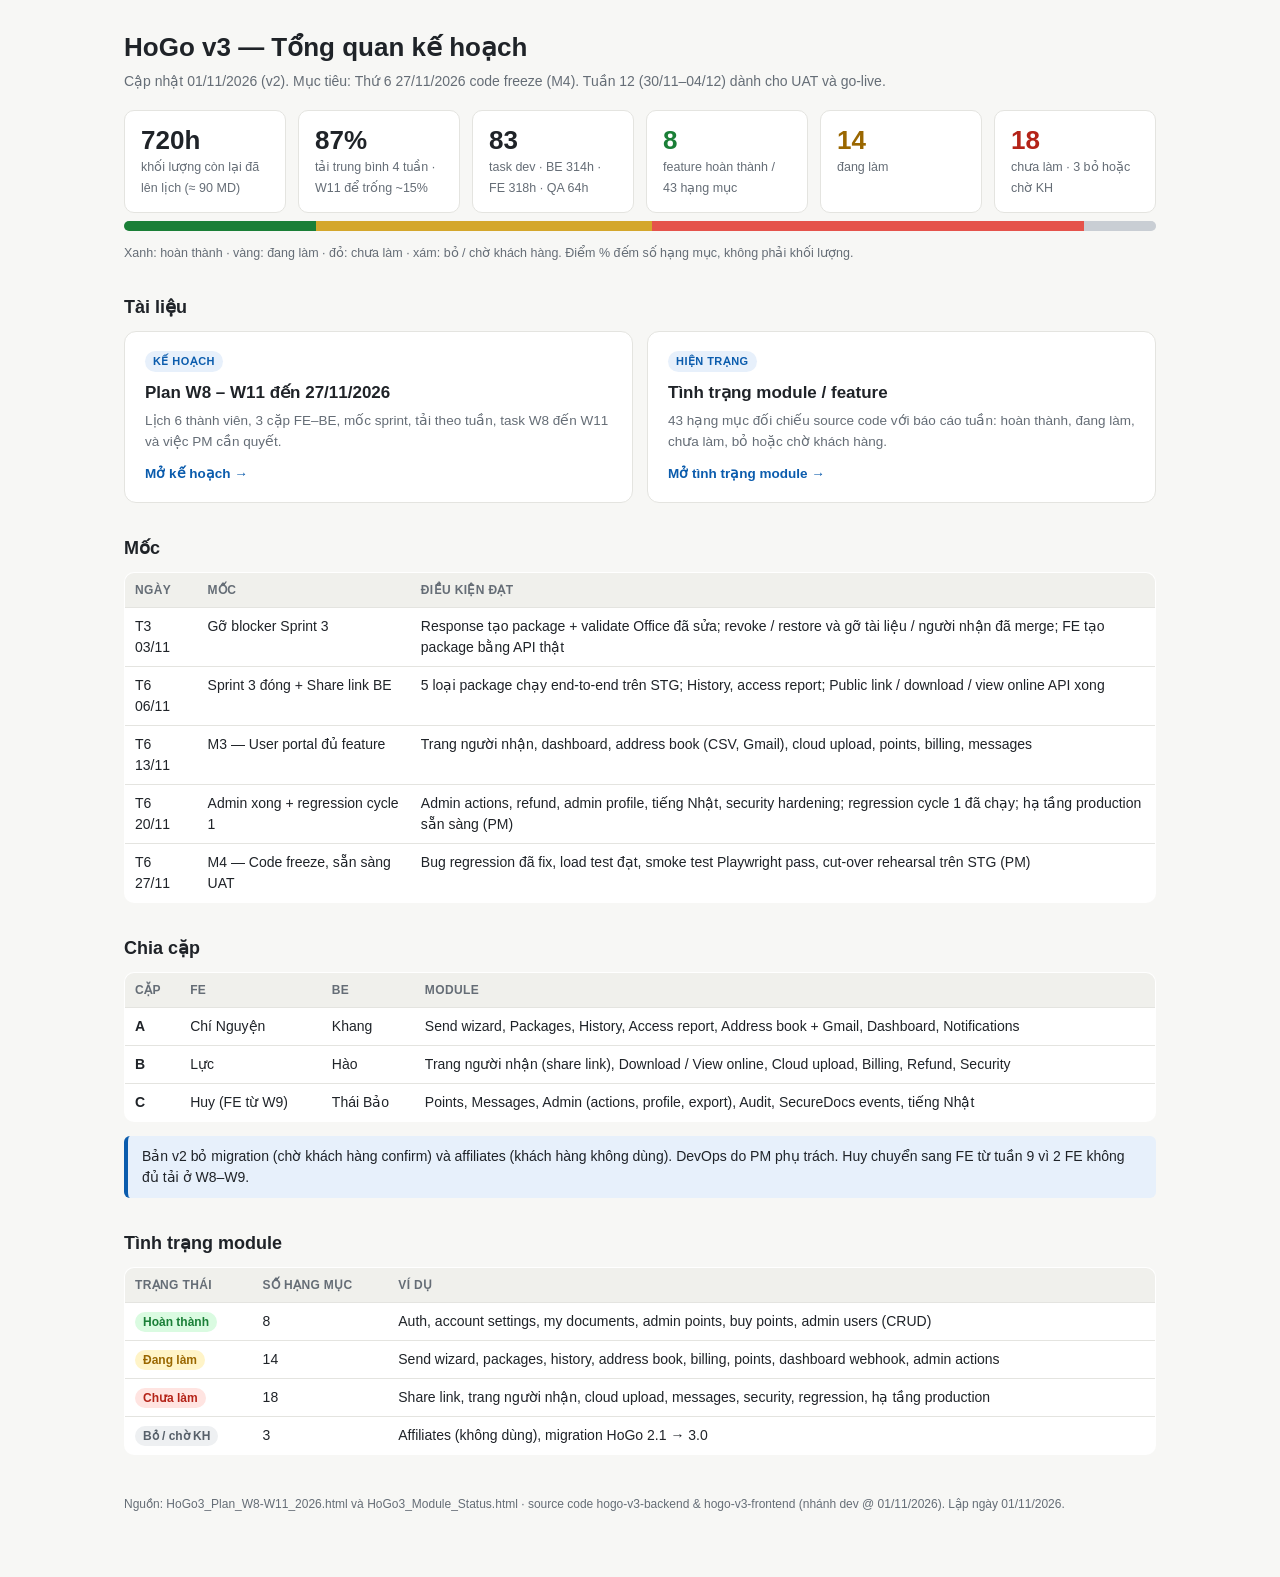
==== index.html @ c10b658b "Publish HoGo v3 plan overview for GitHub Pages. Add an index that links the W8–W11 plan and the modu" ====
<!DOCTYPE html>
<html lang="vi">
<head>
<meta charset="utf-8">
<meta name="viewport" content="width=device-width,initial-scale=1">
<title>HoGo v3 — Tổng quan kế hoạch</title>
<style>
:root{--bg:#f7f7f5;--card:#fff;--ink:#1f2328;--mute:#656d76;--line:#e4e4e0;
--done:#1a7f37;--done-bg:#dafbe1;--prog:#9a6700;--prog-bg:#fff4c8;--none:#b42318;--none-bg:#ffe4e1;--na:#8c959f;
--acc:#0b5cad;--acc-bg:#e7f0fb}
*{box-sizing:border-box}
body{margin:0;background:var(--bg);color:var(--ink);font:14px/1.5 -apple-system,BlinkMacSystemFont,"Segoe UI",Roboto,"Helvetica Neue",Arial,sans-serif}
.wrap{max-width:1080px;margin:0 auto;padding:28px 24px 64px}
h1{font-size:26px;margin:0 0 4px}
h2{font-size:18px;margin:32px 0 10px}
.sub{color:var(--mute);margin:0 0 18px}
.kpis{display:grid;grid-template-columns:repeat(auto-fit,minmax(150px,1fr));gap:12px;margin:16px 0 8px}
.kpi{background:var(--card);border:1px solid var(--line);border-radius:10px;padding:14px 16px}
.kpi b{display:block;font-size:26px;line-height:1.2}
.kpi span{color:var(--mute);font-size:12.5px}
.bar{height:10px;background:#ececea;border-radius:6px;overflow:hidden;display:flex;margin:8px 0 4px}
.bar i{display:block;height:100%}
.links{display:grid;grid-template-columns:1fr 1fr;gap:14px;margin:8px 0 4px}
.card{display:block;background:var(--card);border:1px solid var(--line);border-radius:12px;padding:18px 20px;text-decoration:none;color:inherit;transition:border-color .15s,box-shadow .15s}
.card:hover{border-color:var(--acc);box-shadow:0 4px 16px rgba(11,92,173,.08)}
.card .tag{display:inline-block;font-size:11px;font-weight:700;letter-spacing:.04em;text-transform:uppercase;color:var(--acc);background:var(--acc-bg);border-radius:999px;padding:2px 8px;margin-bottom:8px}
.card h3{margin:0 0 6px;font-size:17px}
.card p{margin:0;color:var(--mute);font-size:13.5px}
.card .go{display:inline-block;margin-top:12px;color:var(--acc);font-weight:600;font-size:13.5px}
table{width:100%;border-collapse:collapse;background:var(--card);border:1px solid var(--line);border-radius:10px;overflow:hidden}
th,td{padding:8px 10px;border-bottom:1px solid var(--line);text-align:left;vertical-align:top}
th{background:#f0f0ec;font-size:12px;text-transform:uppercase;letter-spacing:.03em;color:var(--mute)}
tr:last-child td{border-bottom:none}
.pill{display:inline-block;padding:1px 8px;border-radius:999px;font-size:12px;font-weight:600;white-space:nowrap}
.D{background:var(--done-bg);color:var(--done)}
.P{background:var(--prog-bg);color:var(--prog)}
.N{background:var(--none-bg);color:var(--none)}
.O{background:#eef0f2;color:#57606a}
.small{font-size:12.5px;color:var(--mute)}
.note{border-left:4px solid var(--acc);background:var(--acc-bg);padding:10px 14px;border-radius:6px;margin:14px 0}
footer{margin-top:40px;color:var(--mute);font-size:12px}
@media (max-width:720px){.links{grid-template-columns:1fr}}
</style>
</head>
<body>
<div class="wrap">
<h1>HoGo v3 — Tổng quan kế hoạch</h1>
<p class="sub">Cập nhật 01/11/2026 (v2). Mục tiêu: Thứ 6 27/11/2026 code freeze (M4). Tuần 12 (30/11–04/12) dành cho UAT và go-live.</p>

<div class="kpis">
<div class="kpi"><b>720h</b><span>khối lượng còn lại đã lên lịch (≈ 90 MD)</span></div>
<div class="kpi"><b>87%</b><span>tải trung bình 4 tuần · W11 để trống ~15%</span></div>
<div class="kpi"><b>83</b><span>task dev · BE 314h · FE 318h · QA 64h</span></div>
<div class="kpi"><b style="color:var(--done)">8</b><span>feature hoàn thành / 43 hạng mục</span></div>
<div class="kpi"><b style="color:var(--prog)">14</b><span>đang làm</span></div>
<div class="kpi"><b style="color:var(--none)">18</b><span>chưa làm · 3 bỏ hoặc chờ KH</span></div>
</div>
<div class="bar"><i style="width:18.6%;background:var(--done)"></i><i style="width:32.6%;background:#d4a72c"></i><i style="width:41.9%;background:#e5534b"></i><i style="width:7%;background:#c9ced4"></i></div>
<p class="small">Xanh: hoàn thành · vàng: đang làm · đỏ: chưa làm · xám: bỏ / chờ khách hàng. Điểm % đếm số hạng mục, không phải khối lượng.</p>

<h2>Tài liệu</h2>
<div class="links">
<a class="card" href="HoGo3_Plan_W8-W11_2026.html">
<span class="tag">Kế hoạch</span>
<h3>Plan W8 – W11 đến 27/11/2026</h3>
<p>Lịch 6 thành viên, 3 cặp FE–BE, mốc sprint, tải theo tuần, task W8 đến W11 và việc PM cần quyết.</p>
<span class="go">Mở kế hoạch →</span>
</a>
<a class="card" href="HoGo3_Module_Status.html">
<span class="tag">Hiện trạng</span>
<h3>Tình trạng module / feature</h3>
<p>43 hạng mục đối chiếu source code với báo cáo tuần: hoàn thành, đang làm, chưa làm, bỏ hoặc chờ khách hàng.</p>
<span class="go">Mở tình trạng module →</span>
</a>
</div>

<h2>Mốc</h2>
<table>
<thead><tr><th>Ngày</th><th>Mốc</th><th>Điều kiện đạt</th></tr></thead>
<tbody>
<tr><td>T3 03/11</td><td>Gỡ blocker Sprint 3</td><td>Response tạo package + validate Office đã sửa; revoke / restore và gỡ tài liệu / người nhận đã merge; FE tạo package bằng API thật</td></tr>
<tr><td>T6 06/11</td><td>Sprint 3 đóng + Share link BE</td><td>5 loại package chạy end-to-end trên STG; History, access report; Public link / download / view online API xong</td></tr>
<tr><td>T6 13/11</td><td>M3 — User portal đủ feature</td><td>Trang người nhận, dashboard, address book (CSV, Gmail), cloud upload, points, billing, messages</td></tr>
<tr><td>T6 20/11</td><td>Admin xong + regression cycle 1</td><td>Admin actions, refund, admin profile, tiếng Nhật, security hardening; regression cycle 1 đã chạy; hạ tầng production sẵn sàng (PM)</td></tr>
<tr><td>T6 27/11</td><td>M4 — Code freeze, sẵn sàng UAT</td><td>Bug regression đã fix, load test đạt, smoke test Playwright pass, cut-over rehearsal trên STG (PM)</td></tr>
</tbody>
</table>

<h2>Chia cặp</h2>
<table>
<thead><tr><th>Cặp</th><th>FE</th><th>BE</th><th>Module</th></tr></thead>
<tbody>
<tr><td><b>A</b></td><td>Chí Nguyện</td><td>Khang</td><td>Send wizard, Packages, History, Access report, Address book + Gmail, Dashboard, Notifications</td></tr>
<tr><td><b>B</b></td><td>Lực</td><td>Hào</td><td>Trang người nhận (share link), Download / View online, Cloud upload, Billing, Refund, Security</td></tr>
<tr><td><b>C</b></td><td>Huy (FE từ W9)</td><td>Thái Bảo</td><td>Points, Messages, Admin (actions, profile, export), Audit, SecureDocs events, tiếng Nhật</td></tr>
</tbody>
</table>
<div class="note">Bản v2 bỏ migration (chờ khách hàng confirm) và affiliates (khách hàng không dùng). DevOps do PM phụ trách. Huy chuyển sang FE từ tuần 9 vì 2 FE không đủ tải ở W8–W9.</div>

<h2>Tình trạng module</h2>
<table>
<thead><tr><th>Trạng thái</th><th>Số hạng mục</th><th>Ví dụ</th></tr></thead>
<tbody>
<tr><td><span class="pill D">Hoàn thành</span></td><td>8</td><td>Auth, account settings, my documents, admin points, buy points, admin users (CRUD)</td></tr>
<tr><td><span class="pill P">Đang làm</span></td><td>14</td><td>Send wizard, packages, history, address book, billing, points, dashboard webhook, admin actions</td></tr>
<tr><td><span class="pill N">Chưa làm</span></td><td>18</td><td>Share link, trang người nhận, cloud upload, messages, security, regression, hạ tầng production</td></tr>
<tr><td><span class="pill O">Bỏ / chờ KH</span></td><td>3</td><td>Affiliates (không dùng), migration HoGo 2.1 → 3.0</td></tr>
</tbody>
</table>

<footer>Nguồn: HoGo3_Plan_W8-W11_2026.html và HoGo3_Module_Status.html · source code hogo-v3-backend &amp; hogo-v3-frontend (nhánh dev @ 01/11/2026). Lập ngày 01/11/2026.</footer>
</div>
</body>
</html>
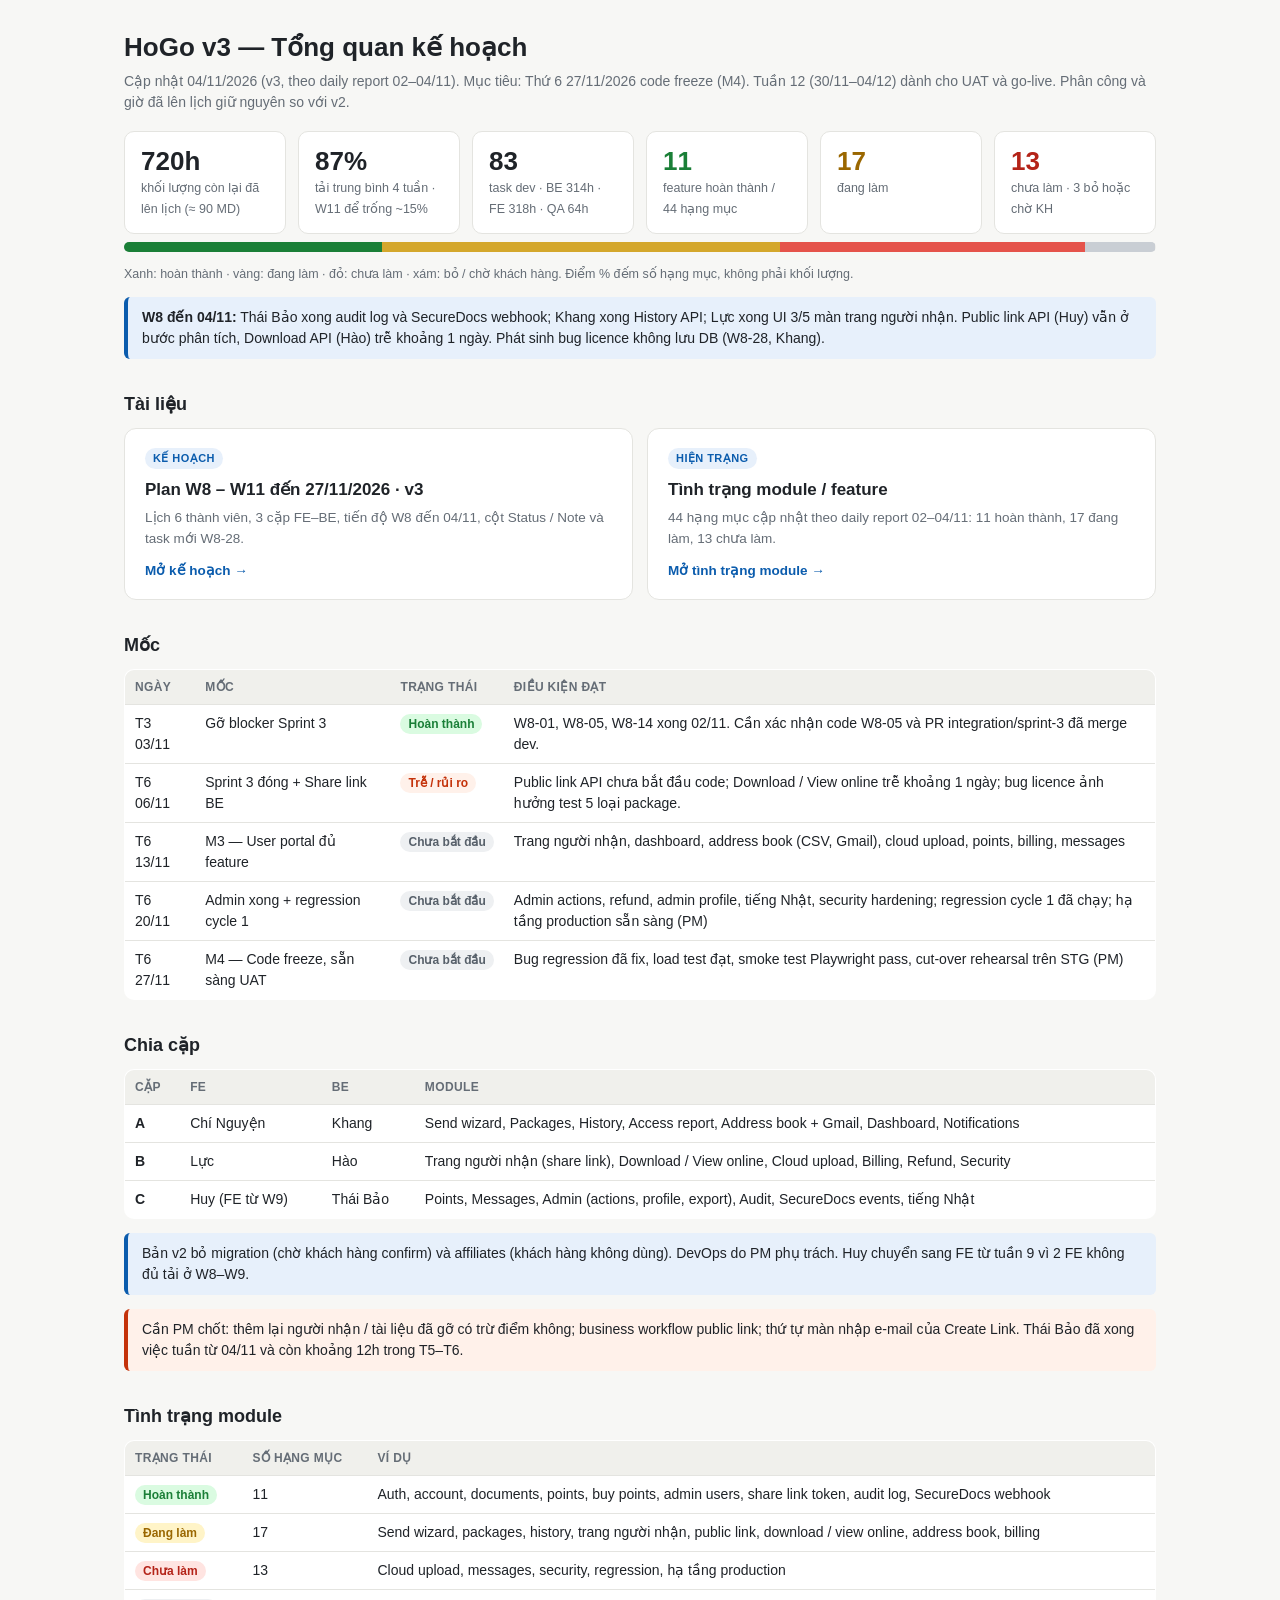
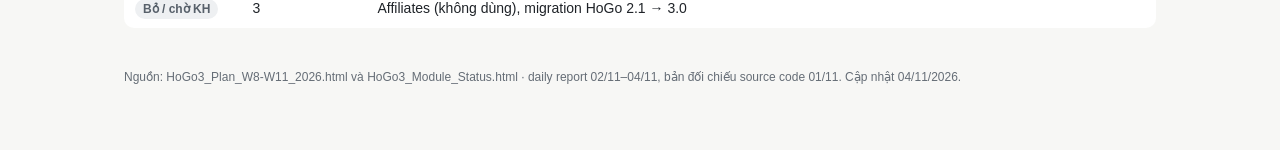
==== commit da26b8cf: "Update the W8–W11 plan and module status to the 4 Nov report. Refresh the overview so the published " ====
--- a/index.html
+++ b/index.html
@@ -36,8 +36,10 @@
 .P{background:var(--prog-bg);color:var(--prog)}
 .N{background:var(--none-bg);color:var(--none)}
 .O{background:#eef0f2;color:#57606a}
+.L{background:#fff1ea;color:#c4320a}
 .small{font-size:12.5px;color:var(--mute)}
 .note{border-left:4px solid var(--acc);background:var(--acc-bg);padding:10px 14px;border-radius:6px;margin:14px 0}
+.warn{border-left-color:#c4320a;background:#fff1ea}
 footer{margin-top:40px;color:var(--mute);font-size:12px}
 @media (max-width:720px){.links{grid-template-columns:1fr}}
 </style>
@@ -45,44 +47,45 @@
 <body>
 <div class="wrap">
 <h1>HoGo v3 — Tổng quan kế hoạch</h1>
-<p class="sub">Cập nhật 01/11/2026 (v2). Mục tiêu: Thứ 6 27/11/2026 code freeze (M4). Tuần 12 (30/11–04/12) dành cho UAT và go-live.</p>
+<p class="sub">Cập nhật 04/11/2026 (v3, theo daily report 02–04/11). Mục tiêu: Thứ 6 27/11/2026 code freeze (M4). Tuần 12 (30/11–04/12) dành cho UAT và go-live. Phân công và giờ đã lên lịch giữ nguyên so với v2.</p>
 
 <div class="kpis">
 <div class="kpi"><b>720h</b><span>khối lượng còn lại đã lên lịch (≈ 90 MD)</span></div>
 <div class="kpi"><b>87%</b><span>tải trung bình 4 tuần · W11 để trống ~15%</span></div>
 <div class="kpi"><b>83</b><span>task dev · BE 314h · FE 318h · QA 64h</span></div>
-<div class="kpi"><b style="color:var(--done)">8</b><span>feature hoàn thành / 43 hạng mục</span></div>
-<div class="kpi"><b style="color:var(--prog)">14</b><span>đang làm</span></div>
-<div class="kpi"><b style="color:var(--none)">18</b><span>chưa làm · 3 bỏ hoặc chờ KH</span></div>
+<div class="kpi"><b style="color:var(--done)">11</b><span>feature hoàn thành / 44 hạng mục</span></div>
+<div class="kpi"><b style="color:var(--prog)">17</b><span>đang làm</span></div>
+<div class="kpi"><b style="color:var(--none)">13</b><span>chưa làm · 3 bỏ hoặc chờ KH</span></div>
 </div>
-<div class="bar"><i style="width:18.6%;background:var(--done)"></i><i style="width:32.6%;background:#d4a72c"></i><i style="width:41.9%;background:#e5534b"></i><i style="width:7%;background:#c9ced4"></i></div>
+<div class="bar"><i style="width:25%;background:var(--done)"></i><i style="width:38.6%;background:#d4a72c"></i><i style="width:29.5%;background:#e5534b"></i><i style="width:6.8%;background:#c9ced4"></i></div>
 <p class="small">Xanh: hoàn thành · vàng: đang làm · đỏ: chưa làm · xám: bỏ / chờ khách hàng. Điểm % đếm số hạng mục, không phải khối lượng.</p>
+<div class="note"><b>W8 đến 04/11:</b> Thái Bảo xong audit log và SecureDocs webhook; Khang xong History API; Lực xong UI 3/5 màn trang người nhận. Public link API (Huy) vẫn ở bước phân tích, Download API (Hào) trễ khoảng 1 ngày. Phát sinh bug licence không lưu DB (W8-28, Khang).</div>
 
 <h2>Tài liệu</h2>
 <div class="links">
 <a class="card" href="HoGo3_Plan_W8-W11_2026.html">
 <span class="tag">Kế hoạch</span>
-<h3>Plan W8 – W11 đến 27/11/2026</h3>
-<p>Lịch 6 thành viên, 3 cặp FE–BE, mốc sprint, tải theo tuần, task W8 đến W11 và việc PM cần quyết.</p>
+<h3>Plan W8 – W11 đến 27/11/2026 · v3</h3>
+<p>Lịch 6 thành viên, 3 cặp FE–BE, tiến độ W8 đến 04/11, cột Status / Note và task mới W8-28.</p>
 <span class="go">Mở kế hoạch →</span>
 </a>
 <a class="card" href="HoGo3_Module_Status.html">
 <span class="tag">Hiện trạng</span>
 <h3>Tình trạng module / feature</h3>
-<p>43 hạng mục đối chiếu source code với báo cáo tuần: hoàn thành, đang làm, chưa làm, bỏ hoặc chờ khách hàng.</p>
+<p>44 hạng mục cập nhật theo daily report 02–04/11: 11 hoàn thành, 17 đang làm, 13 chưa làm.</p>
 <span class="go">Mở tình trạng module →</span>
 </a>
 </div>
 
 <h2>Mốc</h2>
 <table>
-<thead><tr><th>Ngày</th><th>Mốc</th><th>Điều kiện đạt</th></tr></thead>
+<thead><tr><th>Ngày</th><th>Mốc</th><th>Trạng thái</th><th>Điều kiện đạt</th></tr></thead>
 <tbody>
-<tr><td>T3 03/11</td><td>Gỡ blocker Sprint 3</td><td>Response tạo package + validate Office đã sửa; revoke / restore và gỡ tài liệu / người nhận đã merge; FE tạo package bằng API thật</td></tr>
-<tr><td>T6 06/11</td><td>Sprint 3 đóng + Share link BE</td><td>5 loại package chạy end-to-end trên STG; History, access report; Public link / download / view online API xong</td></tr>
-<tr><td>T6 13/11</td><td>M3 — User portal đủ feature</td><td>Trang người nhận, dashboard, address book (CSV, Gmail), cloud upload, points, billing, messages</td></tr>
-<tr><td>T6 20/11</td><td>Admin xong + regression cycle 1</td><td>Admin actions, refund, admin profile, tiếng Nhật, security hardening; regression cycle 1 đã chạy; hạ tầng production sẵn sàng (PM)</td></tr>
-<tr><td>T6 27/11</td><td>M4 — Code freeze, sẵn sàng UAT</td><td>Bug regression đã fix, load test đạt, smoke test Playwright pass, cut-over rehearsal trên STG (PM)</td></tr>
+<tr><td>T3 03/11</td><td>Gỡ blocker Sprint 3</td><td><span class="pill D">Hoàn thành</span></td><td>W8-01, W8-05, W8-14 xong 02/11. Cần xác nhận code W8-05 và PR integration/sprint-3 đã merge dev.</td></tr>
+<tr><td>T6 06/11</td><td>Sprint 3 đóng + Share link BE</td><td><span class="pill L">Trễ / rủi ro</span></td><td>Public link API chưa bắt đầu code; Download / View online trễ khoảng 1 ngày; bug licence ảnh hưởng test 5 loại package.</td></tr>
+<tr><td>T6 13/11</td><td>M3 — User portal đủ feature</td><td><span class="pill O">Chưa bắt đầu</span></td><td>Trang người nhận, dashboard, address book (CSV, Gmail), cloud upload, points, billing, messages</td></tr>
+<tr><td>T6 20/11</td><td>Admin xong + regression cycle 1</td><td><span class="pill O">Chưa bắt đầu</span></td><td>Admin actions, refund, admin profile, tiếng Nhật, security hardening; regression cycle 1 đã chạy; hạ tầng production sẵn sàng (PM)</td></tr>
+<tr><td>T6 27/11</td><td>M4 — Code freeze, sẵn sàng UAT</td><td><span class="pill O">Chưa bắt đầu</span></td><td>Bug regression đã fix, load test đạt, smoke test Playwright pass, cut-over rehearsal trên STG (PM)</td></tr>
 </tbody>
 </table>
 
@@ -96,19 +99,20 @@
 </tbody>
 </table>
 <div class="note">Bản v2 bỏ migration (chờ khách hàng confirm) và affiliates (khách hàng không dùng). DevOps do PM phụ trách. Huy chuyển sang FE từ tuần 9 vì 2 FE không đủ tải ở W8–W9.</div>
+<div class="note warn">Cần PM chốt: thêm lại người nhận / tài liệu đã gỡ có trừ điểm không; business workflow public link; thứ tự màn nhập e-mail của Create Link. Thái Bảo đã xong việc tuần từ 04/11 và còn khoảng 12h trong T5–T6.</div>
 
 <h2>Tình trạng module</h2>
 <table>
 <thead><tr><th>Trạng thái</th><th>Số hạng mục</th><th>Ví dụ</th></tr></thead>
 <tbody>
-<tr><td><span class="pill D">Hoàn thành</span></td><td>8</td><td>Auth, account settings, my documents, admin points, buy points, admin users (CRUD)</td></tr>
-<tr><td><span class="pill P">Đang làm</span></td><td>14</td><td>Send wizard, packages, history, address book, billing, points, dashboard webhook, admin actions</td></tr>
-<tr><td><span class="pill N">Chưa làm</span></td><td>18</td><td>Share link, trang người nhận, cloud upload, messages, security, regression, hạ tầng production</td></tr>
+<tr><td><span class="pill D">Hoàn thành</span></td><td>11</td><td>Auth, account, documents, points, buy points, admin users, share link token, audit log, SecureDocs webhook</td></tr>
+<tr><td><span class="pill P">Đang làm</span></td><td>17</td><td>Send wizard, packages, history, trang người nhận, public link, download / view online, address book, billing</td></tr>
+<tr><td><span class="pill N">Chưa làm</span></td><td>13</td><td>Cloud upload, messages, security, regression, hạ tầng production</td></tr>
 <tr><td><span class="pill O">Bỏ / chờ KH</span></td><td>3</td><td>Affiliates (không dùng), migration HoGo 2.1 → 3.0</td></tr>
 </tbody>
 </table>
 
-<footer>Nguồn: HoGo3_Plan_W8-W11_2026.html và HoGo3_Module_Status.html · source code hogo-v3-backend &amp; hogo-v3-frontend (nhánh dev @ 01/11/2026). Lập ngày 01/11/2026.</footer>
+<footer>Nguồn: HoGo3_Plan_W8-W11_2026.html và HoGo3_Module_Status.html · daily report 02/11–04/11, bản đối chiếu source code 01/11. Cập nhật 04/11/2026.</footer>
 </div>
 </body>
 </html>
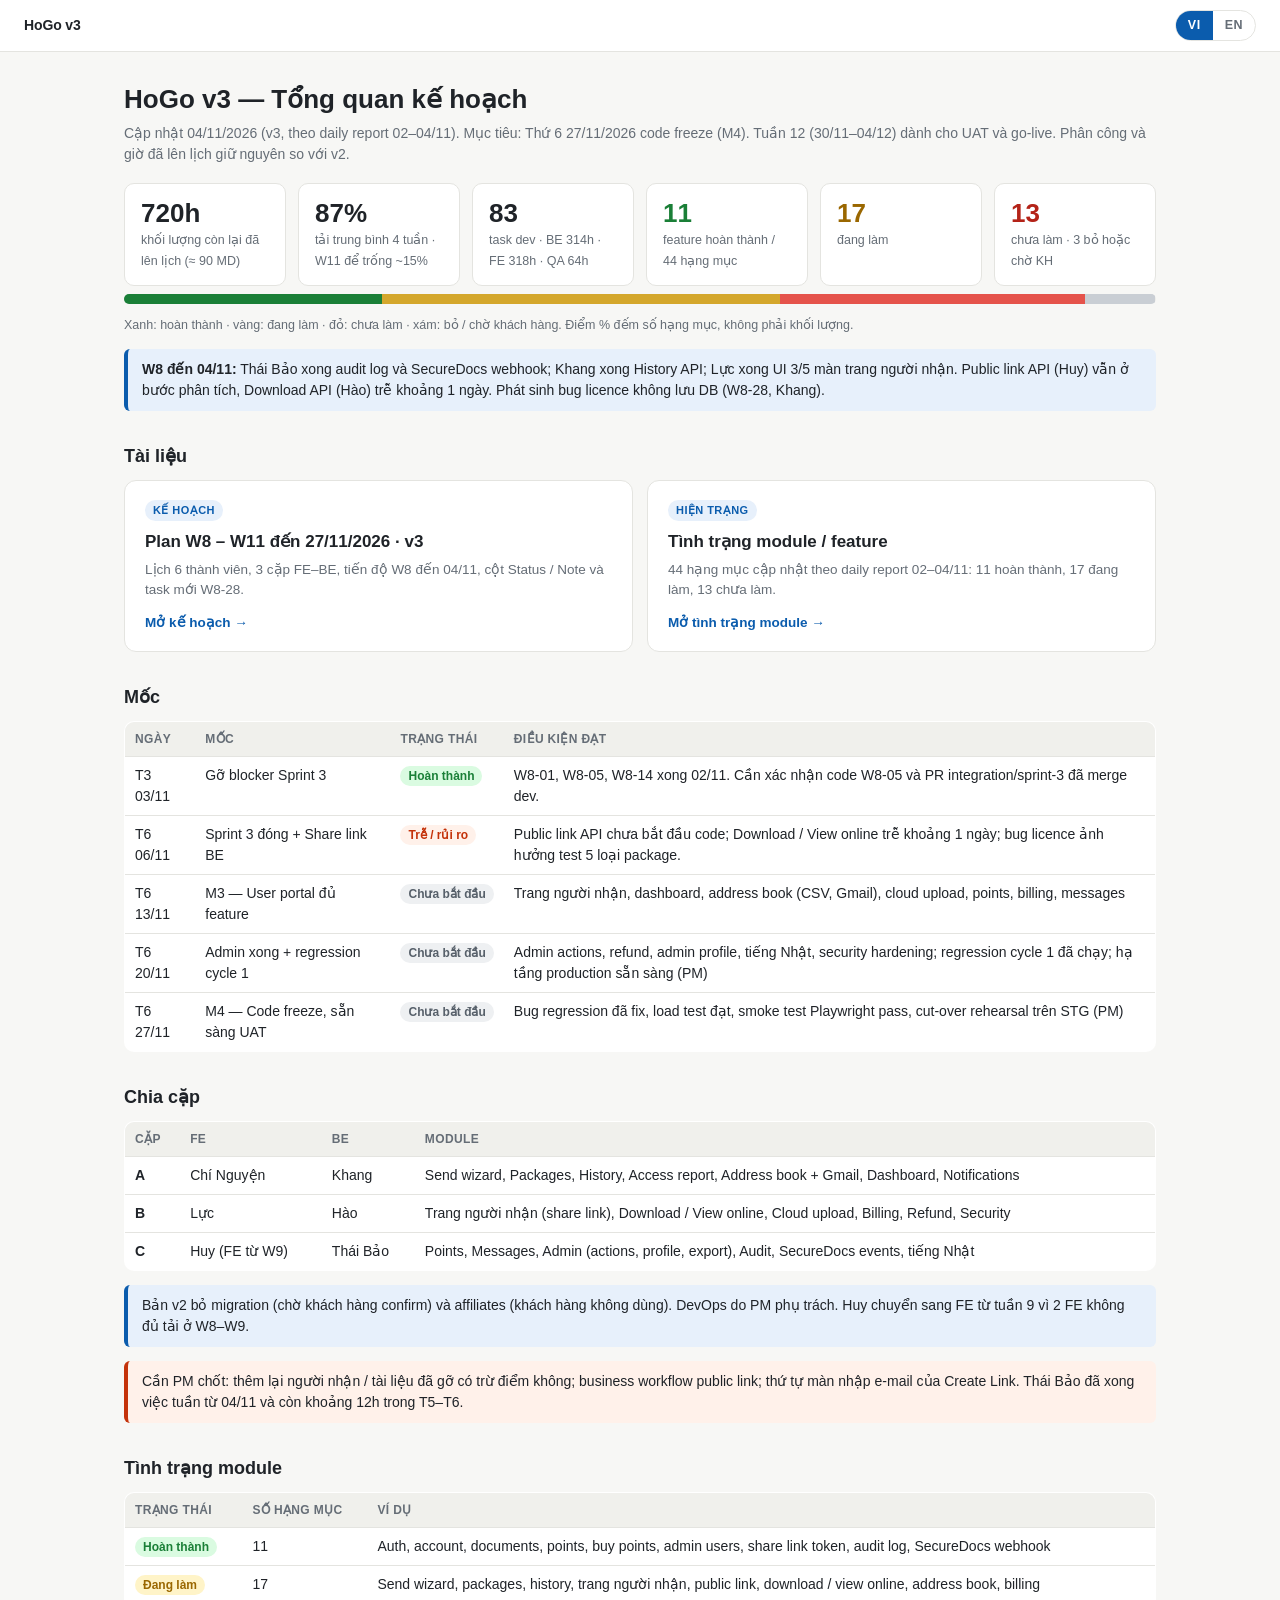
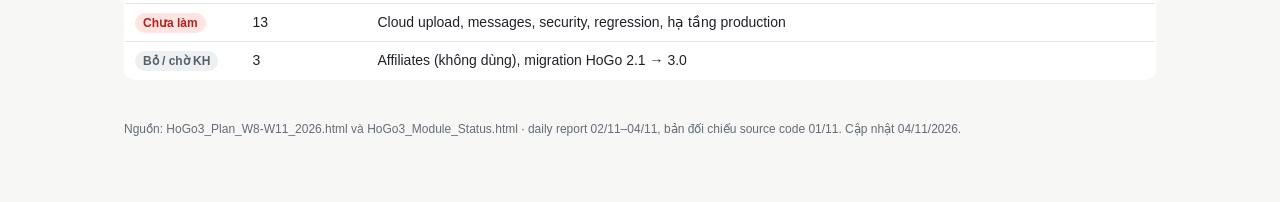
==== commit 887ff4dc: "update language" ====
--- a/index.html
+++ b/index.html
@@ -4,6 +4,7 @@
 <meta charset="utf-8">
 <meta name="viewport" content="width=device-width,initial-scale=1">
 <title>HoGo v3 — Tổng quan kế hoạch</title>
+<link rel="stylesheet" href="site.css">
 <style>
 :root{--bg:#f7f7f5;--card:#fff;--ink:#1f2328;--mute:#656d76;--line:#e4e4e0;
 --done:#1a7f37;--done-bg:#dafbe1;--prog:#9a6700;--prog-bg:#fff4c8;--none:#b42318;--none-bg:#ffe4e1;--na:#8c959f;
@@ -114,5 +115,7 @@
 
 <footer>Nguồn: HoGo3_Plan_W8-W11_2026.html và HoGo3_Module_Status.html · daily report 02/11–04/11, bản đối chiếu source code 01/11. Cập nhật 04/11/2026.</footer>
 </div>
+<script src="i18n-en.js"></script>
+<script src="site.js"></script>
 </body>
 </html>
--- a/site.css
+++ b/site.css
@@ -0,0 +1,10 @@
+.site-nav{position:sticky;top:0;z-index:30;background:rgba(255,255,255,.96);border-bottom:1px solid var(--line,#e4e4e0);backdrop-filter:saturate(1.2) blur(8px)}
+.site-nav-inner{max-width:1440px;margin:0 auto;padding:10px 24px;display:flex;align-items:center;gap:14px}
+.site-nav .back{color:var(--acc,#0b5cad);font-weight:650;text-decoration:none;white-space:nowrap}
+.site-nav .back:hover{text-decoration:underline}
+.site-nav .brand{color:var(--ink,#1f2328);font-weight:700;text-decoration:none;letter-spacing:-.01em}
+.lang-switch{margin-left:auto;display:inline-flex;border:1px solid var(--line,#e4e4e0);border-radius:999px;overflow:hidden;background:#fff}
+.lang-switch button{border:0;background:transparent;padding:5px 12px;font:inherit;font-size:12.5px;font-weight:700;letter-spacing:.04em;color:var(--mute,#656d76);cursor:pointer}
+.lang-switch button.on{background:var(--acc,#0b5cad);color:#fff}
+.lang-switch button:focus-visible{outline:2px solid var(--acc,#0b5cad);outline-offset:-2px}
+@media print{.site-nav{display:none}}
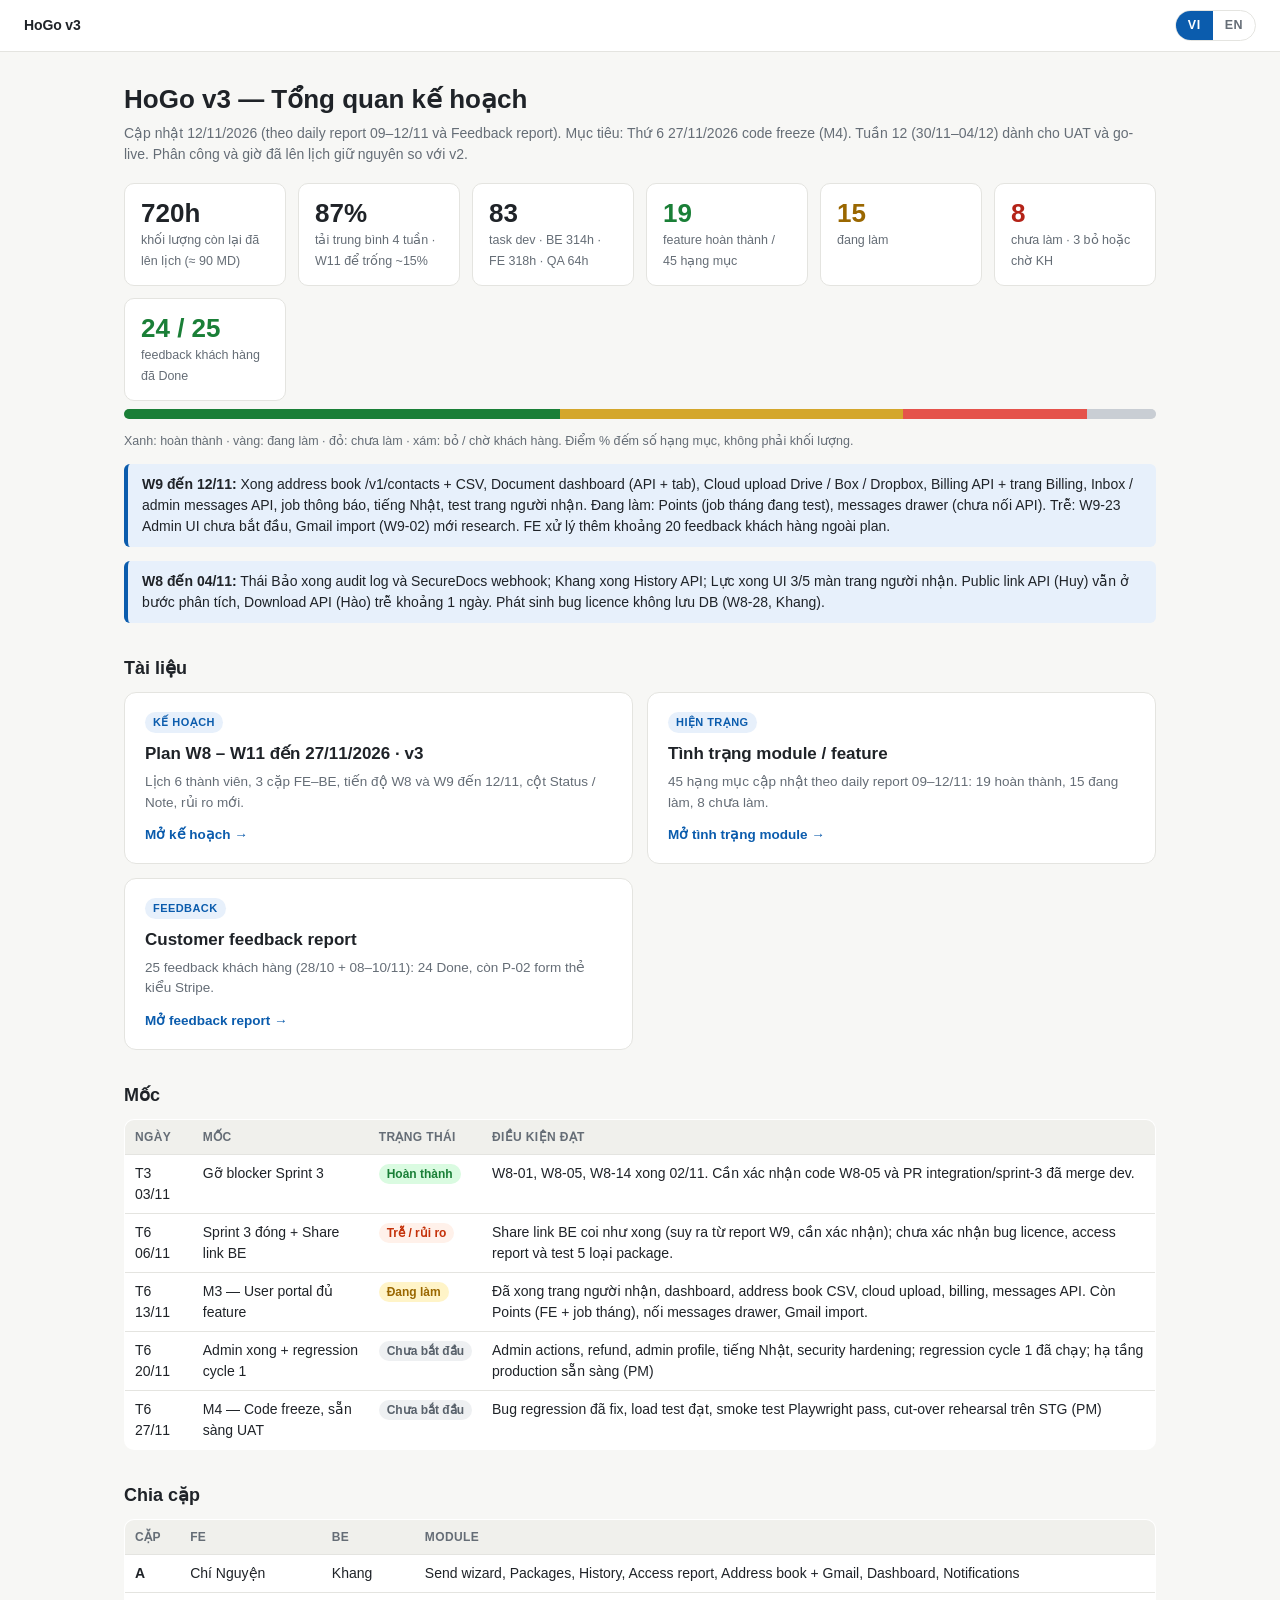
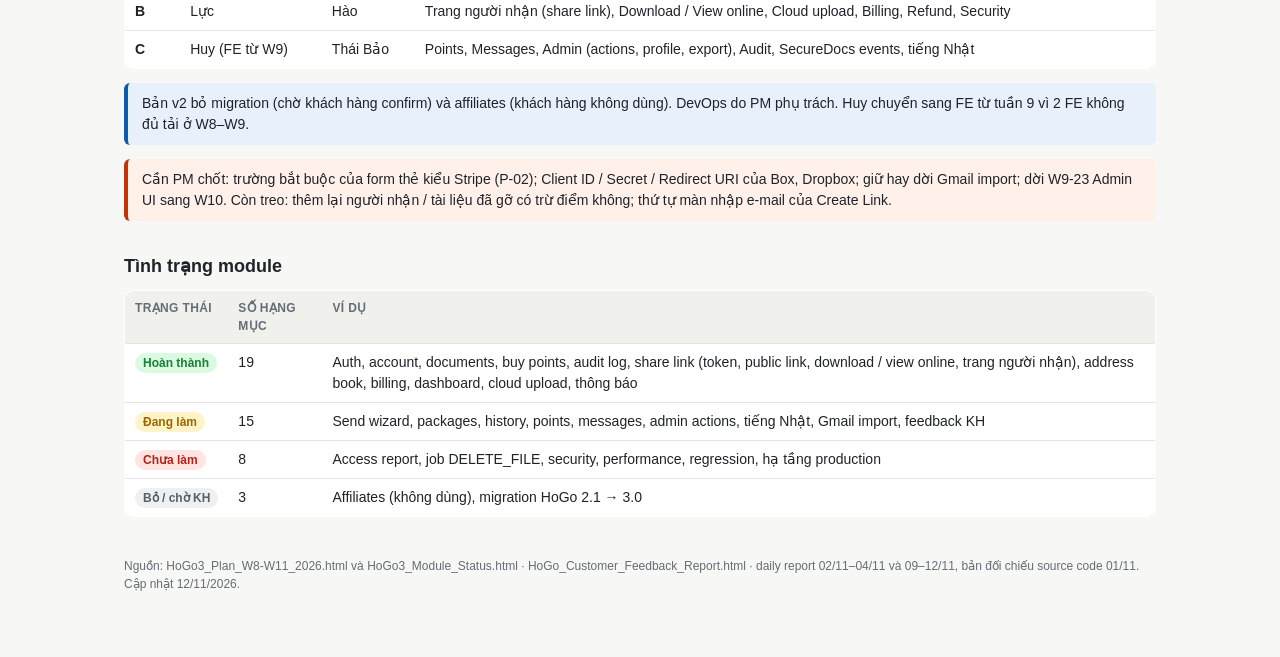
==== commit 515c09c1: "update task list" ====
--- a/index.html
+++ b/index.html
@@ -48,18 +48,20 @@
 <body>
 <div class="wrap">
 <h1>HoGo v3 — Tổng quan kế hoạch</h1>
-<p class="sub">Cập nhật 04/11/2026 (v3, theo daily report 02–04/11). Mục tiêu: Thứ 6 27/11/2026 code freeze (M4). Tuần 12 (30/11–04/12) dành cho UAT và go-live. Phân công và giờ đã lên lịch giữ nguyên so với v2.</p>
+<p class="sub">Cập nhật 12/11/2026 (theo daily report 09–12/11 và Feedback report). Mục tiêu: Thứ 6 27/11/2026 code freeze (M4). Tuần 12 (30/11–04/12) dành cho UAT và go-live. Phân công và giờ đã lên lịch giữ nguyên so với v2.</p>
 
 <div class="kpis">
 <div class="kpi"><b>720h</b><span>khối lượng còn lại đã lên lịch (≈ 90 MD)</span></div>
 <div class="kpi"><b>87%</b><span>tải trung bình 4 tuần · W11 để trống ~15%</span></div>
 <div class="kpi"><b>83</b><span>task dev · BE 314h · FE 318h · QA 64h</span></div>
-<div class="kpi"><b style="color:var(--done)">11</b><span>feature hoàn thành / 44 hạng mục</span></div>
-<div class="kpi"><b style="color:var(--prog)">17</b><span>đang làm</span></div>
-<div class="kpi"><b style="color:var(--none)">13</b><span>chưa làm · 3 bỏ hoặc chờ KH</span></div>
+<div class="kpi"><b style="color:var(--done)">19</b><span>feature hoàn thành / 45 hạng mục</span></div>
+<div class="kpi"><b style="color:var(--prog)">15</b><span>đang làm</span></div>
+<div class="kpi"><b style="color:var(--none)">8</b><span>chưa làm · 3 bỏ hoặc chờ KH</span></div>
+<div class="kpi"><b style="color:var(--done)">24 / 25</b><span>feedback khách hàng đã Done</span></div>
 </div>
-<div class="bar"><i style="width:25%;background:var(--done)"></i><i style="width:38.6%;background:#d4a72c"></i><i style="width:29.5%;background:#e5534b"></i><i style="width:6.8%;background:#c9ced4"></i></div>
+<div class="bar"><i style="width:42.2%;background:var(--done)"></i><i style="width:33.3%;background:#d4a72c"></i><i style="width:17.8%;background:#e5534b"></i><i style="width:6.7%;background:#c9ced4"></i></div>
 <p class="small">Xanh: hoàn thành · vàng: đang làm · đỏ: chưa làm · xám: bỏ / chờ khách hàng. Điểm % đếm số hạng mục, không phải khối lượng.</p>
+<div class="note"><b>W9 đến 12/11:</b> Xong address book /v1/contacts + CSV, Document dashboard (API + tab), Cloud upload Drive / Box / Dropbox, Billing API + trang Billing, Inbox / admin messages API, job thông báo, tiếng Nhật, test trang người nhận. Đang làm: Points (job tháng đang test), messages drawer (chưa nối API). Trễ: W9-23 Admin UI chưa bắt đầu, Gmail import (W9-02) mới research. FE xử lý thêm khoảng 20 feedback khách hàng ngoài plan.</div>
 <div class="note"><b>W8 đến 04/11:</b> Thái Bảo xong audit log và SecureDocs webhook; Khang xong History API; Lực xong UI 3/5 màn trang người nhận. Public link API (Huy) vẫn ở bước phân tích, Download API (Hào) trễ khoảng 1 ngày. Phát sinh bug licence không lưu DB (W8-28, Khang).</div>
 
 <h2>Tài liệu</h2>
@@ -67,14 +69,20 @@
 <a class="card" href="HoGo3_Plan_W8-W11_2026.html">
 <span class="tag">Kế hoạch</span>
 <h3>Plan W8 – W11 đến 27/11/2026 · v3</h3>
-<p>Lịch 6 thành viên, 3 cặp FE–BE, tiến độ W8 đến 04/11, cột Status / Note và task mới W8-28.</p>
+<p>Lịch 6 thành viên, 3 cặp FE–BE, tiến độ W8 và W9 đến 12/11, cột Status / Note, rủi ro mới.</p>
 <span class="go">Mở kế hoạch →</span>
 </a>
 <a class="card" href="HoGo3_Module_Status.html">
 <span class="tag">Hiện trạng</span>
 <h3>Tình trạng module / feature</h3>
-<p>44 hạng mục cập nhật theo daily report 02–04/11: 11 hoàn thành, 17 đang làm, 13 chưa làm.</p>
+<p>45 hạng mục cập nhật theo daily report 09–12/11: 19 hoàn thành, 15 đang làm, 8 chưa làm.</p>
 <span class="go">Mở tình trạng module →</span>
+</a>
+<a class="card" href="HoGo_Customer_Feedback_Report.html">
+<span class="tag">Feedback</span>
+<h3>Customer feedback report</h3>
+<p>25 feedback khách hàng (28/10 + 08–10/11): 24 Done, còn P-02 form thẻ kiểu Stripe.</p>
+<span class="go">Mở feedback report →</span>
 </a>
 </div>
 
@@ -83,8 +91,8 @@
 <thead><tr><th>Ngày</th><th>Mốc</th><th>Trạng thái</th><th>Điều kiện đạt</th></tr></thead>
 <tbody>
 <tr><td>T3 03/11</td><td>Gỡ blocker Sprint 3</td><td><span class="pill D">Hoàn thành</span></td><td>W8-01, W8-05, W8-14 xong 02/11. Cần xác nhận code W8-05 và PR integration/sprint-3 đã merge dev.</td></tr>
-<tr><td>T6 06/11</td><td>Sprint 3 đóng + Share link BE</td><td><span class="pill L">Trễ / rủi ro</span></td><td>Public link API chưa bắt đầu code; Download / View online trễ khoảng 1 ngày; bug licence ảnh hưởng test 5 loại package.</td></tr>
-<tr><td>T6 13/11</td><td>M3 — User portal đủ feature</td><td><span class="pill O">Chưa bắt đầu</span></td><td>Trang người nhận, dashboard, address book (CSV, Gmail), cloud upload, points, billing, messages</td></tr>
+<tr><td>T6 06/11</td><td>Sprint 3 đóng + Share link BE</td><td><span class="pill L">Trễ / rủi ro</span></td><td>Share link BE coi như xong (suy ra từ report W9, cần xác nhận); chưa xác nhận bug licence, access report và test 5 loại package.</td></tr>
+<tr><td>T6 13/11</td><td>M3 — User portal đủ feature</td><td><span class="pill P">Đang làm</span></td><td>Đã xong trang người nhận, dashboard, address book CSV, cloud upload, billing, messages API. Còn Points (FE + job tháng), nối messages drawer, Gmail import.</td></tr>
 <tr><td>T6 20/11</td><td>Admin xong + regression cycle 1</td><td><span class="pill O">Chưa bắt đầu</span></td><td>Admin actions, refund, admin profile, tiếng Nhật, security hardening; regression cycle 1 đã chạy; hạ tầng production sẵn sàng (PM)</td></tr>
 <tr><td>T6 27/11</td><td>M4 — Code freeze, sẵn sàng UAT</td><td><span class="pill O">Chưa bắt đầu</span></td><td>Bug regression đã fix, load test đạt, smoke test Playwright pass, cut-over rehearsal trên STG (PM)</td></tr>
 </tbody>
@@ -100,20 +108,20 @@
 </tbody>
 </table>
 <div class="note">Bản v2 bỏ migration (chờ khách hàng confirm) và affiliates (khách hàng không dùng). DevOps do PM phụ trách. Huy chuyển sang FE từ tuần 9 vì 2 FE không đủ tải ở W8–W9.</div>
-<div class="note warn">Cần PM chốt: thêm lại người nhận / tài liệu đã gỡ có trừ điểm không; business workflow public link; thứ tự màn nhập e-mail của Create Link. Thái Bảo đã xong việc tuần từ 04/11 và còn khoảng 12h trong T5–T6.</div>
+<div class="note warn">Cần PM chốt: trường bắt buộc của form thẻ kiểu Stripe (P-02); Client ID / Secret / Redirect URI của Box, Dropbox; giữ hay dời Gmail import; dời W9-23 Admin UI sang W10. Còn treo: thêm lại người nhận / tài liệu đã gỡ có trừ điểm không; thứ tự màn nhập e-mail của Create Link.</div>
 
 <h2>Tình trạng module</h2>
 <table>
 <thead><tr><th>Trạng thái</th><th>Số hạng mục</th><th>Ví dụ</th></tr></thead>
 <tbody>
-<tr><td><span class="pill D">Hoàn thành</span></td><td>11</td><td>Auth, account, documents, points, buy points, admin users, share link token, audit log, SecureDocs webhook</td></tr>
-<tr><td><span class="pill P">Đang làm</span></td><td>17</td><td>Send wizard, packages, history, trang người nhận, public link, download / view online, address book, billing</td></tr>
-<tr><td><span class="pill N">Chưa làm</span></td><td>13</td><td>Cloud upload, messages, security, regression, hạ tầng production</td></tr>
+<tr><td><span class="pill D">Hoàn thành</span></td><td>19</td><td>Auth, account, documents, buy points, audit log, share link (token, public link, download / view online, trang người nhận), address book, billing, dashboard, cloud upload, thông báo</td></tr>
+<tr><td><span class="pill P">Đang làm</span></td><td>15</td><td>Send wizard, packages, history, points, messages, admin actions, tiếng Nhật, Gmail import, feedback KH</td></tr>
+<tr><td><span class="pill N">Chưa làm</span></td><td>8</td><td>Access report, job DELETE_FILE, security, performance, regression, hạ tầng production</td></tr>
 <tr><td><span class="pill O">Bỏ / chờ KH</span></td><td>3</td><td>Affiliates (không dùng), migration HoGo 2.1 → 3.0</td></tr>
 </tbody>
 </table>
 
-<footer>Nguồn: HoGo3_Plan_W8-W11_2026.html và HoGo3_Module_Status.html · daily report 02/11–04/11, bản đối chiếu source code 01/11. Cập nhật 04/11/2026.</footer>
+<footer>Nguồn: HoGo3_Plan_W8-W11_2026.html và HoGo3_Module_Status.html · HoGo_Customer_Feedback_Report.html · daily report 02/11–04/11 và 09–12/11, bản đối chiếu source code 01/11. Cập nhật 12/11/2026.</footer>
 </div>
 <script src="i18n-en.js"></script>
 <script src="site.js"></script>
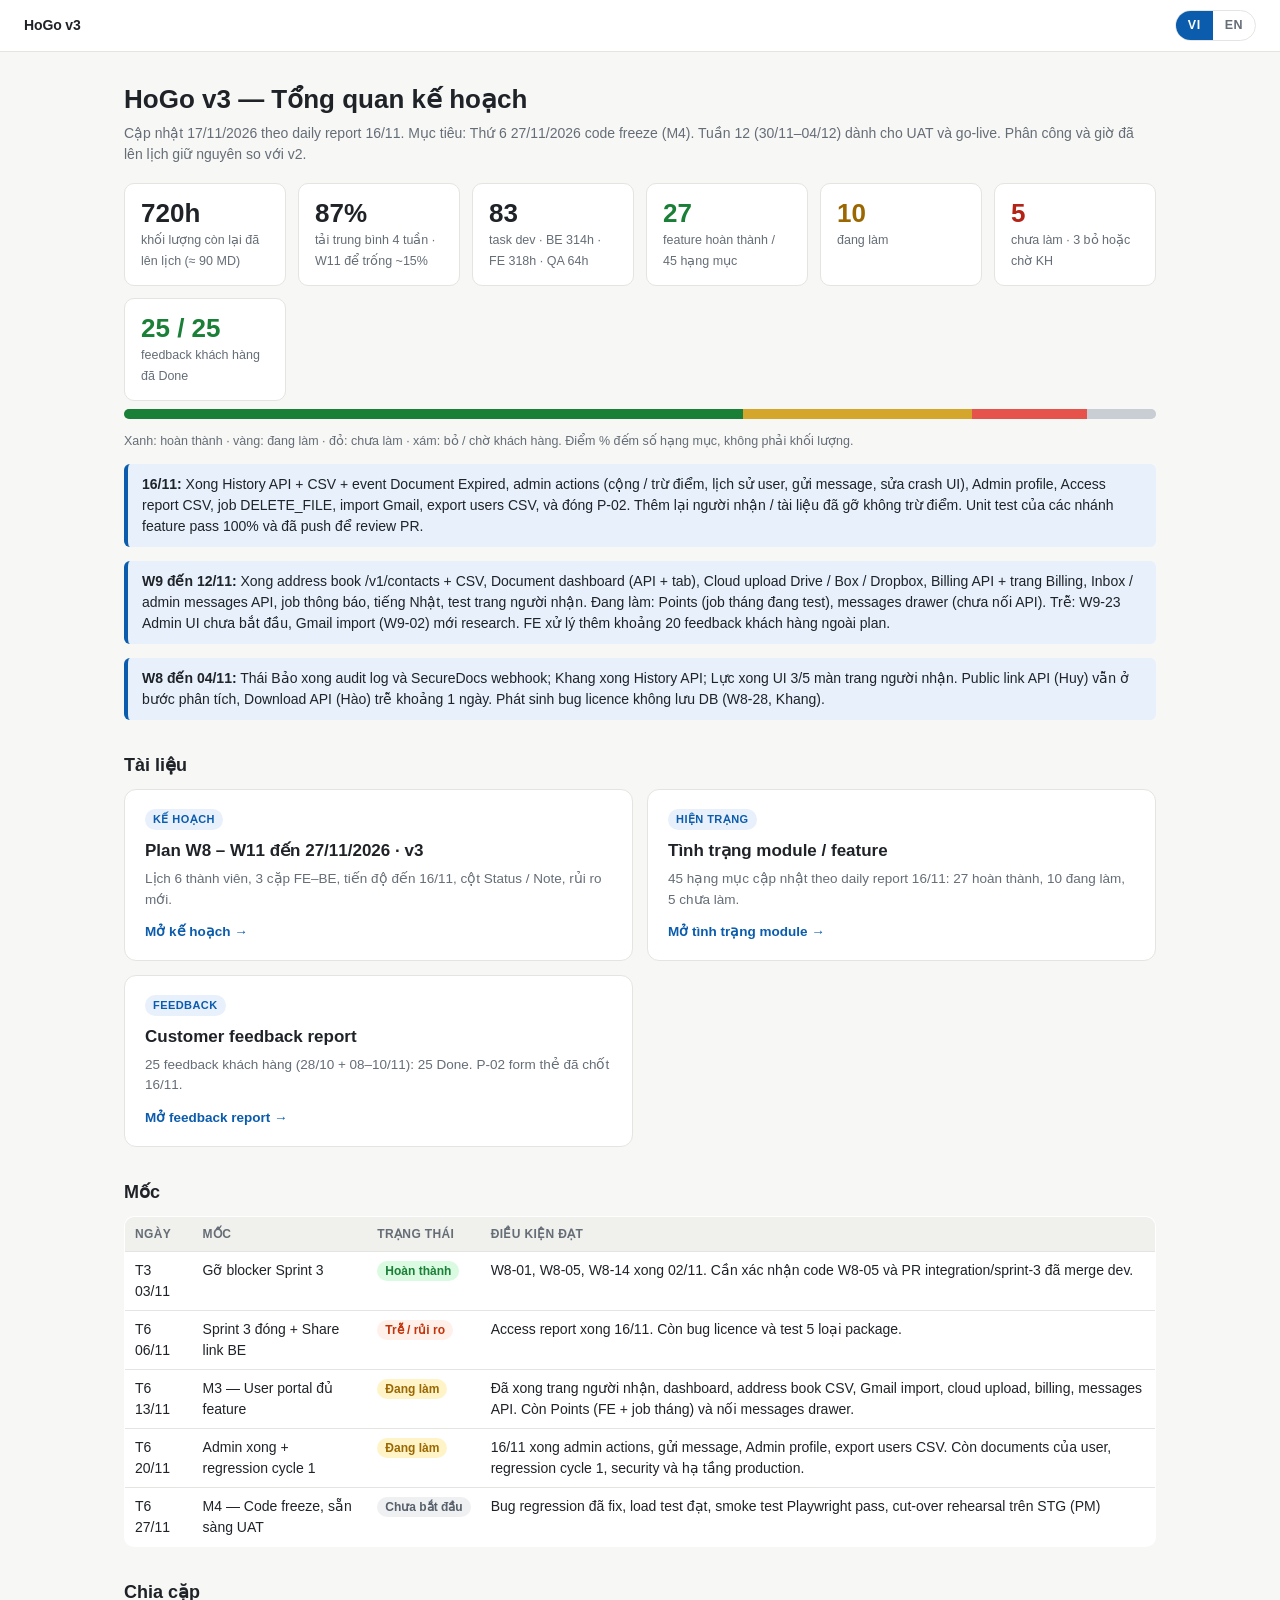
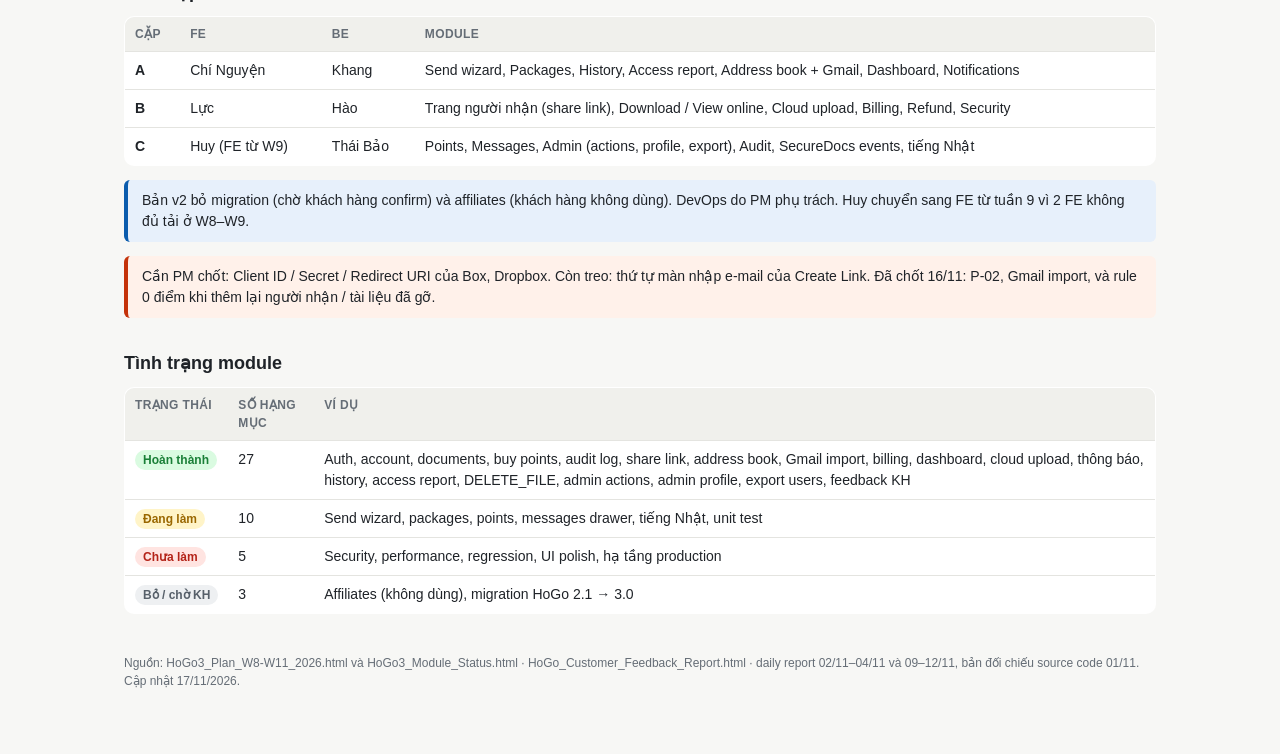
==== commit 32b9b3e4: "Update plan status from the 16/11 daily reports. Co-authored-by: Cursor <cursoragent@cursor.com>" ====
--- a/index.html
+++ b/index.html
@@ -48,19 +48,20 @@
 <body>
 <div class="wrap">
 <h1>HoGo v3 — Tổng quan kế hoạch</h1>
-<p class="sub">Cập nhật 12/11/2026 (theo daily report 09–12/11 và Feedback report). Mục tiêu: Thứ 6 27/11/2026 code freeze (M4). Tuần 12 (30/11–04/12) dành cho UAT và go-live. Phân công và giờ đã lên lịch giữ nguyên so với v2.</p>
+<p class="sub">Cập nhật 17/11/2026 theo daily report 16/11. Mục tiêu: Thứ 6 27/11/2026 code freeze (M4). Tuần 12 (30/11–04/12) dành cho UAT và go-live. Phân công và giờ đã lên lịch giữ nguyên so với v2.</p>
 
 <div class="kpis">
 <div class="kpi"><b>720h</b><span>khối lượng còn lại đã lên lịch (≈ 90 MD)</span></div>
 <div class="kpi"><b>87%</b><span>tải trung bình 4 tuần · W11 để trống ~15%</span></div>
 <div class="kpi"><b>83</b><span>task dev · BE 314h · FE 318h · QA 64h</span></div>
-<div class="kpi"><b style="color:var(--done)">19</b><span>feature hoàn thành / 45 hạng mục</span></div>
-<div class="kpi"><b style="color:var(--prog)">15</b><span>đang làm</span></div>
-<div class="kpi"><b style="color:var(--none)">8</b><span>chưa làm · 3 bỏ hoặc chờ KH</span></div>
-<div class="kpi"><b style="color:var(--done)">24 / 25</b><span>feedback khách hàng đã Done</span></div>
+<div class="kpi"><b style="color:var(--done)">27</b><span>feature hoàn thành / 45 hạng mục</span></div>
+<div class="kpi"><b style="color:var(--prog)">10</b><span>đang làm</span></div>
+<div class="kpi"><b style="color:var(--none)">5</b><span>chưa làm · 3 bỏ hoặc chờ KH</span></div>
+<div class="kpi"><b style="color:var(--done)">25 / 25</b><span>feedback khách hàng đã Done</span></div>
 </div>
-<div class="bar"><i style="width:42.2%;background:var(--done)"></i><i style="width:33.3%;background:#d4a72c"></i><i style="width:17.8%;background:#e5534b"></i><i style="width:6.7%;background:#c9ced4"></i></div>
+<div class="bar"><i style="width:60%;background:var(--done)"></i><i style="width:22.2%;background:#d4a72c"></i><i style="width:11.1%;background:#e5534b"></i><i style="width:6.7%;background:#c9ced4"></i></div>
 <p class="small">Xanh: hoàn thành · vàng: đang làm · đỏ: chưa làm · xám: bỏ / chờ khách hàng. Điểm % đếm số hạng mục, không phải khối lượng.</p>
+<div class="note"><b>16/11:</b> Xong History API + CSV + event Document Expired, admin actions (cộng / trừ điểm, lịch sử user, gửi message, sửa crash UI), Admin profile, Access report CSV, job DELETE_FILE, import Gmail, export users CSV, và đóng P-02. Thêm lại người nhận / tài liệu đã gỡ không trừ điểm. Unit test của các nhánh feature pass 100% và đã push để review PR.</div>
 <div class="note"><b>W9 đến 12/11:</b> Xong address book /v1/contacts + CSV, Document dashboard (API + tab), Cloud upload Drive / Box / Dropbox, Billing API + trang Billing, Inbox / admin messages API, job thông báo, tiếng Nhật, test trang người nhận. Đang làm: Points (job tháng đang test), messages drawer (chưa nối API). Trễ: W9-23 Admin UI chưa bắt đầu, Gmail import (W9-02) mới research. FE xử lý thêm khoảng 20 feedback khách hàng ngoài plan.</div>
 <div class="note"><b>W8 đến 04/11:</b> Thái Bảo xong audit log và SecureDocs webhook; Khang xong History API; Lực xong UI 3/5 màn trang người nhận. Public link API (Huy) vẫn ở bước phân tích, Download API (Hào) trễ khoảng 1 ngày. Phát sinh bug licence không lưu DB (W8-28, Khang).</div>
 
@@ -69,19 +70,19 @@
 <a class="card" href="HoGo3_Plan_W8-W11_2026.html">
 <span class="tag">Kế hoạch</span>
 <h3>Plan W8 – W11 đến 27/11/2026 · v3</h3>
-<p>Lịch 6 thành viên, 3 cặp FE–BE, tiến độ W8 và W9 đến 12/11, cột Status / Note, rủi ro mới.</p>
+<p>Lịch 6 thành viên, 3 cặp FE–BE, tiến độ đến 16/11, cột Status / Note, rủi ro mới.</p>
 <span class="go">Mở kế hoạch →</span>
 </a>
 <a class="card" href="HoGo3_Module_Status.html">
 <span class="tag">Hiện trạng</span>
 <h3>Tình trạng module / feature</h3>
-<p>45 hạng mục cập nhật theo daily report 09–12/11: 19 hoàn thành, 15 đang làm, 8 chưa làm.</p>
+<p>45 hạng mục cập nhật theo daily report 16/11: 27 hoàn thành, 10 đang làm, 5 chưa làm.</p>
 <span class="go">Mở tình trạng module →</span>
 </a>
 <a class="card" href="HoGo_Customer_Feedback_Report.html">
 <span class="tag">Feedback</span>
 <h3>Customer feedback report</h3>
-<p>25 feedback khách hàng (28/10 + 08–10/11): 24 Done, còn P-02 form thẻ kiểu Stripe.</p>
+<p>25 feedback khách hàng (28/10 + 08–10/11): 25 Done. P-02 form thẻ đã chốt 16/11.</p>
 <span class="go">Mở feedback report →</span>
 </a>
 </div>
@@ -91,9 +92,9 @@
 <thead><tr><th>Ngày</th><th>Mốc</th><th>Trạng thái</th><th>Điều kiện đạt</th></tr></thead>
 <tbody>
 <tr><td>T3 03/11</td><td>Gỡ blocker Sprint 3</td><td><span class="pill D">Hoàn thành</span></td><td>W8-01, W8-05, W8-14 xong 02/11. Cần xác nhận code W8-05 và PR integration/sprint-3 đã merge dev.</td></tr>
-<tr><td>T6 06/11</td><td>Sprint 3 đóng + Share link BE</td><td><span class="pill L">Trễ / rủi ro</span></td><td>Share link BE coi như xong (suy ra từ report W9, cần xác nhận); chưa xác nhận bug licence, access report và test 5 loại package.</td></tr>
-<tr><td>T6 13/11</td><td>M3 — User portal đủ feature</td><td><span class="pill P">Đang làm</span></td><td>Đã xong trang người nhận, dashboard, address book CSV, cloud upload, billing, messages API. Còn Points (FE + job tháng), nối messages drawer, Gmail import.</td></tr>
-<tr><td>T6 20/11</td><td>Admin xong + regression cycle 1</td><td><span class="pill O">Chưa bắt đầu</span></td><td>Admin actions, refund, admin profile, tiếng Nhật, security hardening; regression cycle 1 đã chạy; hạ tầng production sẵn sàng (PM)</td></tr>
+<tr><td>T6 06/11</td><td>Sprint 3 đóng + Share link BE</td><td><span class="pill L">Trễ / rủi ro</span></td><td>Access report xong 16/11. Còn bug licence và test 5 loại package.</td></tr>
+<tr><td>T6 13/11</td><td>M3 — User portal đủ feature</td><td><span class="pill P">Đang làm</span></td><td>Đã xong trang người nhận, dashboard, address book CSV, Gmail import, cloud upload, billing, messages API. Còn Points (FE + job tháng) và nối messages drawer.</td></tr>
+<tr><td>T6 20/11</td><td>Admin xong + regression cycle 1</td><td><span class="pill P">Đang làm</span></td><td>16/11 xong admin actions, gửi message, Admin profile, export users CSV. Còn documents của user, regression cycle 1, security và hạ tầng production.</td></tr>
 <tr><td>T6 27/11</td><td>M4 — Code freeze, sẵn sàng UAT</td><td><span class="pill O">Chưa bắt đầu</span></td><td>Bug regression đã fix, load test đạt, smoke test Playwright pass, cut-over rehearsal trên STG (PM)</td></tr>
 </tbody>
 </table>
@@ -108,20 +109,20 @@
 </tbody>
 </table>
 <div class="note">Bản v2 bỏ migration (chờ khách hàng confirm) và affiliates (khách hàng không dùng). DevOps do PM phụ trách. Huy chuyển sang FE từ tuần 9 vì 2 FE không đủ tải ở W8–W9.</div>
-<div class="note warn">Cần PM chốt: trường bắt buộc của form thẻ kiểu Stripe (P-02); Client ID / Secret / Redirect URI của Box, Dropbox; giữ hay dời Gmail import; dời W9-23 Admin UI sang W10. Còn treo: thêm lại người nhận / tài liệu đã gỡ có trừ điểm không; thứ tự màn nhập e-mail của Create Link.</div>
+<div class="note warn">Cần PM chốt: Client ID / Secret / Redirect URI của Box, Dropbox. Còn treo: thứ tự màn nhập e-mail của Create Link. Đã chốt 16/11: P-02, Gmail import, và rule 0 điểm khi thêm lại người nhận / tài liệu đã gỡ.</div>
 
 <h2>Tình trạng module</h2>
 <table>
 <thead><tr><th>Trạng thái</th><th>Số hạng mục</th><th>Ví dụ</th></tr></thead>
 <tbody>
-<tr><td><span class="pill D">Hoàn thành</span></td><td>19</td><td>Auth, account, documents, buy points, audit log, share link (token, public link, download / view online, trang người nhận), address book, billing, dashboard, cloud upload, thông báo</td></tr>
-<tr><td><span class="pill P">Đang làm</span></td><td>15</td><td>Send wizard, packages, history, points, messages, admin actions, tiếng Nhật, Gmail import, feedback KH</td></tr>
-<tr><td><span class="pill N">Chưa làm</span></td><td>8</td><td>Access report, job DELETE_FILE, security, performance, regression, hạ tầng production</td></tr>
+<tr><td><span class="pill D">Hoàn thành</span></td><td>27</td><td>Auth, account, documents, buy points, audit log, share link, address book, Gmail import, billing, dashboard, cloud upload, thông báo, history, access report, DELETE_FILE, admin actions, admin profile, export users, feedback KH</td></tr>
+<tr><td><span class="pill P">Đang làm</span></td><td>10</td><td>Send wizard, packages, points, messages drawer, tiếng Nhật, unit test</td></tr>
+<tr><td><span class="pill N">Chưa làm</span></td><td>5</td><td>Security, performance, regression, UI polish, hạ tầng production</td></tr>
 <tr><td><span class="pill O">Bỏ / chờ KH</span></td><td>3</td><td>Affiliates (không dùng), migration HoGo 2.1 → 3.0</td></tr>
 </tbody>
 </table>
 
-<footer>Nguồn: HoGo3_Plan_W8-W11_2026.html và HoGo3_Module_Status.html · HoGo_Customer_Feedback_Report.html · daily report 02/11–04/11 và 09–12/11, bản đối chiếu source code 01/11. Cập nhật 12/11/2026.</footer>
+<footer>Nguồn: HoGo3_Plan_W8-W11_2026.html và HoGo3_Module_Status.html · HoGo_Customer_Feedback_Report.html · daily report 02/11–04/11 và 09–12/11, bản đối chiếu source code 01/11. Cập nhật 17/11/2026.</footer>
 </div>
 <script src="i18n-en.js"></script>
 <script src="site.js"></script>
